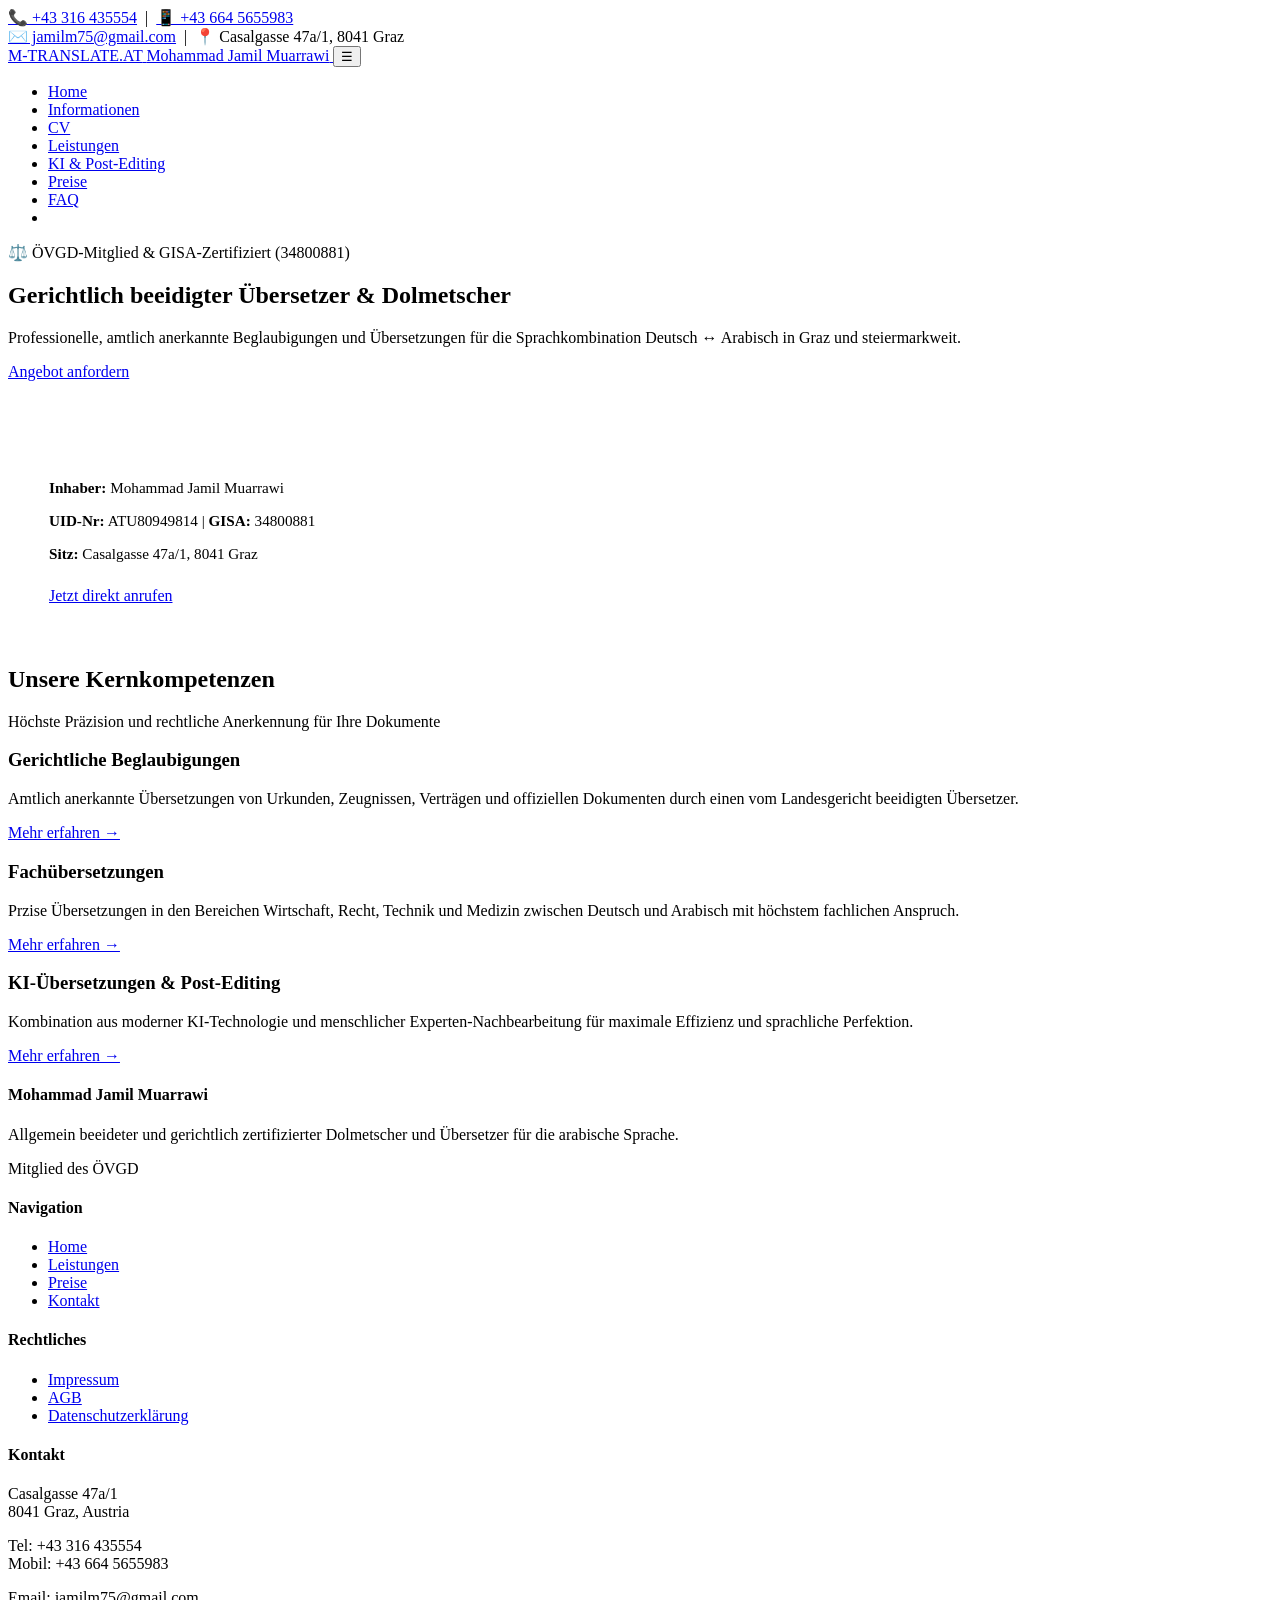
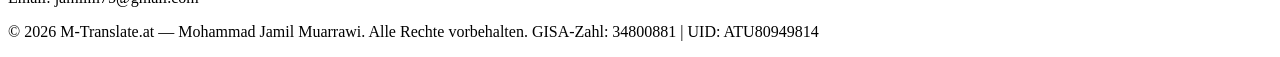
==== index.html @ a977e9b7 "first commit" ====
<!DOCTYPE html>
<html lang="de">
<head>
  <link rel="icon" type="image/png" href="/C:\Users\muarr\Dokumente\m-translate\assets\icons/favicon-96x96.png" sizes="96x96" />
  <link rel="icon" type="image/svg+xml" href="/C:\Users\muarr\Dokumente\m-translate\assets\icons/favicon.svg" />
  <link rel="shortcut icon" href="/C:\Users\muarr\Dokumente\m-translate\assets\icons/favicon.ico" />
  <link rel="apple-touch-icon" sizes="180x180" href="/C:\Users\muarr\Dokumente\m-translate\assets\icons/apple-touch-icon.png" />
  <meta name="apple-mobile-web-app-title" content="Jamil Muarrawi Translate" />
  <link rel="stylesheet" href="https://cdnjs.cloudflare.com/ajax/libs/font-awesome/6.5.1/css/all.min.css">
  <link rel="manifest" href="/C:\Users\muarr\Dokumente\m-translate\assets\icons/site.webmanifest" />  
  <!-- Open Graph für Social Media & Messenger -->
<meta property="og:title" content="Mohammad Jamil Muarrawi | Gerichtsdolmetscher & Übersetzer Graz">
<meta property="og:description" content="Allgemein beeideter und gerichtlich zertifizierter Übersetzer und Dolmetscher für Deutsch & Arabisch in Graz. Beglaubigte Übersetzungen für Behörden & Gerichte.">
<meta property="og:image" content="https://www.m-translate.at/assets/images/jamil-muarrawi-portrait.webp">
<meta property="og:url" content="https://www.m-translate.at/">
<meta property="og:type" content="website">

<script type="application/ld+json">
{
  "@context": "https://schema.org",
  "@type": "ProfessionalService",
  "name": "Übersetzungsbüro Mohammad Jamil Muarrawi",
  "image": "https://www.m-translate.at/assets/images/jamil-muarrawi-portrait.webp",
  "@id": "https://www.m-translate.at/#business",
  "url": "https://www.m-translate.at",
  "telephone": "+43316435554",
  "faxNumber": "+43316435554",
  "email": "jamilm75@gmail.com",
  "priceRange": "$$",
  "address": {
    "@type": "PostalAddress",
    "streetAddress": "Casalgasse 47a/1",
    "addressLocality": "Graz",
    "postalCode": "8041",
    "addressCountry": "AT"
  },
  "geo": {
    "@type": "GeoCoordinates",
    "latitude": 47.0425,
    "longitude": 15.4667
  },
  "openingHoursSpecification": {
    "@type": "OpeningHoursSpecification",
    "dayOfWeek": [
      "Monday",
      "Tuesday",
      "Wednesday",
      "Thursday",
      "Friday"
    ],
    "opens": "08:00",
    "closes": "18:00"
  },
  "knowsLanguage": ["de", "ar"],
  "vatID": "ATU80949814"
}
</script>

<!-- Schema.org JSON-LD für lokales Ranking bei Google -->
<script type="application/ld+json">
{
  "@context": "https://schema.org",
  "@type": "ProfessionalService",
  "name": "Übersetzungsbüro Mohammad Jamil Muarrawi",
  "image": "https://www.m-translate.at/assets/images/jamil-muarrawi-portrait.webp",
  "@id": "https://www.m-translate.at/#business",
  "url": "https://www.m-translate.at",
  "telephone": "+43316435554",
  "priceRange": "$$",
  "address": {
    "@type": "PostalAddress",
    "streetAddress": "Casalgasse 47a/1",
    "addressLocality": "Graz",
    "postalCode": "8041",
    "addressCountry": "AT"
  },
  "geo": {
    "@type": "GeoCoordinates",
    "latitude": 47.0425,
    "longitude": 15.4667
  },
  "openingHoursSpecification": {
    "@type": "OpeningHoursSpecification",
    "dayOfWeek": [
      "Monday",
      "Tuesday",
      "Wednesday",
      "Thursday",
      "Friday"
    ],
    "opens": "08:00",
    "closes": "18:00"
  },
  "knowsLanguage": ["de", "ar"],
  "vatID": "ATU80949814"
}
</script>
  <meta charset="UTF-8">
  <meta name="viewport" content="width=device-width, initial-scale=1.0">
  <title>Mohammad Jamil Muarrawi | Beeidigter Übersetzer & Dolmetscher Graz</title>
  <meta name="description" content="Gerichtlich beeidigter und zertifizierter Dolmetscher und Übersetzer für die arabische und deutsche Sprache in Graz. Professionelle Übersetzungen, beglaubigte Urkunden und Dolmetschdienste.">
  <link rel="stylesheet" href="style.css">
</head>
<body>

  <!-- Top Contact Bar -->
  <div class="top-bar">
    <div class="container top-bar-content">
      <div>
        <a href="tel:+43316435554">📞 +43 316 435554</a> &nbsp;|&nbsp; 
        <a href="tel:+436645655983">📱 +43 664 5655983</a>
      </div>
      <div>
        <a href="mailto:jamilm75@gmail.com">✉️ jamilm75@gmail.com</a> &nbsp;|&nbsp; 
        <span>📍 Casalgasse 47a/1, 8041 Graz</span>
      </div>
    </div>
  </div>

  <!-- Main Header & Navigation -->
  <header>
    <div class="navbar container">
      <a href="index.html" class="logo">
        <span class="logo-title">M-TRANSLATE.AT</span>
        <span class="logo-subtitle">Mohammad Jamil Muarrawi</span>
      </a>
      <button class="hamburger" aria-label="Menü öffnen" aria-expanded="false">☰</button>
      <nav>
        <ul class="nav-menu">
          <li><a href="index.html" class="nav-link active">Home</a></li>
          <li><a href="informationen.html" class="nav-link">Informationen</a></li>
          <li><a href="lebenslauf.html" class="nav-link">CV</a></li>
          <li><a href="leistungen.html" class="nav-link">Leistungen</a></li>
          <li><a href="ki-uebersetzungen.html" class="nav-link">KI & Post-Editing</a></li>
          <li><a href="preise.html" class="nav-link">Preise</a></li>
          <li><a href="faq.html" class="nav-link">FAQ</a></li>
          <li><a href="kontakt.html" class="nav-link btn" style="color:white; padding: 0.5rem 1rem;">Kontakt</a></li>
        </ul>
      </nav>
    </div>
  </header>

  <main>
    <!-- Hero Section -->
    <section class="hero">
      <div class="container hero-grid">
        <div>
          <div class="badge-seal">⚖️ ÖVGD-Mitglied & GISA-Zertifiziert (34800881)</div>
          <h1>Gerichtlich beeidigter Übersetzer & Dolmetscher</h1>
          <p>Professionelle, amtlich anerkannte Beglaubigungen und Übersetzungen für die Sprachkombination Deutsch ↔ Arabisch in Graz und steiermarkweit.</p>
          <div class="btn-group" style="display: flex; gap: 1rem; align-items: center;">
            <a href="kontakt.html" class="btn">Angebot anfordern</a>
            <a href="leistungen.html" class="btn btn-outline" style="border-color: white; color: white;">Leistungen ansehen</a>
          </div>
        </div>
        <div style="background: rgba(255,255,255,0.05); padding: 2.5rem; border-radius: var(--radius); border: 1px solid rgba(255,255,255,0.1);">
          <h3 style="color: white; margin-bottom: 1rem;">Schnellkontakt & Daten</h3>
          <p style="margin-bottom: 0.5rem; font-size: 0.95rem;"><strong>Inhaber:</strong> Mohammad Jamil Muarrawi</p>
          <p style="margin-bottom: 0.5rem; font-size: 0.95rem;"><strong>UID-Nr:</strong> ATU80949814 | <strong>GISA:</strong> 34800881</p>
          <p style="margin-bottom: 1.5rem; font-size: 0.95rem;"><strong>Sitz:</strong> Casalgasse 47a/1, 8041 Graz</p>
          <a href="tel:+436645655983" class="btn" style="width: 100%; text-align: center; background-color: var(--gold);">Jetzt direkt anrufen</a>
        </div>
      </div>
    </section>

    <!-- Services Quick Overview -->
    <section class="container">
      <div class="section-title">
        <h2>Unsere Kernkompetenzen</h2>
        <p>Höchste Präzision und rechtliche Anerkennung für Ihre Dokumente</p>
      </div>
      <div class="grid-3">
        <div class="card">
          <h3>Gerichtliche Beglaubigungen</h3>
          <p>Amtlich anerkannte Übersetzungen von Urkunden, Zeugnissen, Verträgen und offiziellen Dokumenten durch einen vom Landesgericht beeidigten Übersetzer.</p>
          <a href="leistungen.html">Mehr erfahren →</a>
        </div>
        <div class="card">
          <h3>Fachübersetzungen</h3>
          <p>Przise Übersetzungen in den Bereichen Wirtschaft, Recht, Technik und Medizin zwischen Deutsch und Arabisch mit höchstem fachlichen Anspruch.</p>
          <a href="leistungen.html">Mehr erfahren →</a>
        </div>
        <div class="card">
          <h3>KI-Übersetzungen & Post-Editing</h3>
          <p>Kombination aus moderner KI-Technologie und menschlicher Experten-Nachbearbeitung für maximale Effizienz und sprachliche Perfektion.</p>
          <a href="ki-uebersetzungen.html">Mehr erfahren →</a>
        </div>
      </div>
    </section>
  </main>

  <!-- Footer -->
  <footer>
    <div class="container">
      <div class="footer-grid">
        <div class="footer-col">
          <h4>Mohammad Jamil Muarrawi</h4>
          <p>Allgemein beeideter und gerichtlich zertifizierter Dolmetscher und Übersetzer für die arabische Sprache.</p>
          <p>Mitglied des ÖVGD</p>
        </div>
        <div class="footer-col">
          <h4>Navigation</h4>
          <ul>
            <li><a href="index.html">Home</a></li>
            <li><a href="leistungen.html">Leistungen</a></li>
            <li><a href="preise.html">Preise</a></li>
            <li><a href="kontakt.html">Kontakt</a></li>
          </ul>
        </div>
        <div class="footer-col">
          <h4>Rechtliches</h4>
          <ul>
            <li><a href="impressum.html">Impressum</a></li>
            <li><a href="agb.html">AGB</a></li>
            <li><a href="datenschutz.html">Datenschutzerklärung</a></li>
          </ul>
        </div>
        <div class="footer-col">
          <h4>Kontakt</h4>
          <p>Casalgasse 47a/1<br>8041 Graz, Austria</p>
          <p>Tel: +43 316 435554<br>Mobil: +43 664 5655983</p>
          <p>Email: jamilm75@gmail.com</p>
        </div>
      </div>
      <div class="footer-bottom">
        <p>&copy; 2026 M-Translate.at — Mohammad Jamil Muarrawi. Alle Rechte vorbehalten. GISA-Zahl: 34800881 | UID: ATU80949814</p>
      </div>
    </div>
  </footer>

  <script src="main.js"></script>
</body>
</html>
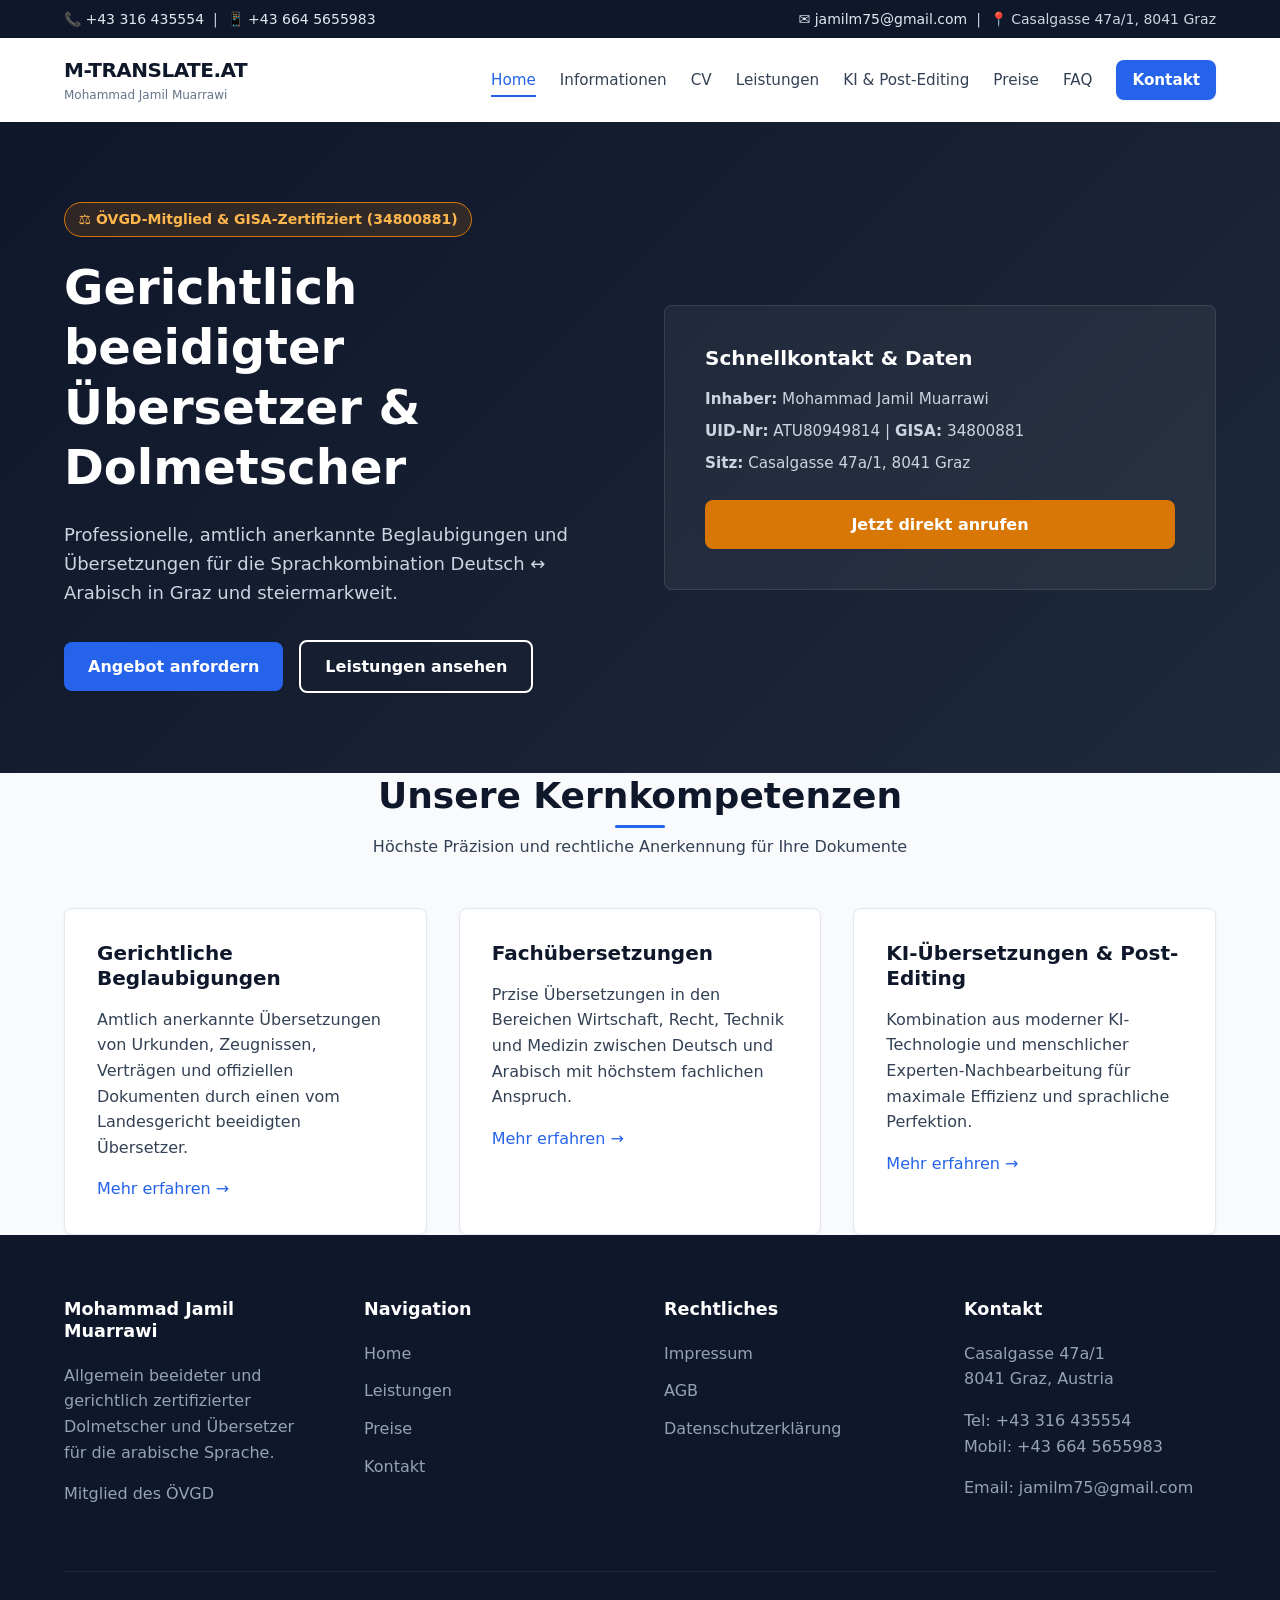
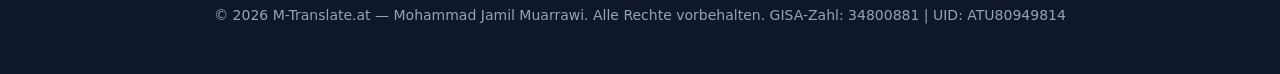
==== commit e92f1b52: "fixed js css and added Web3Forms Access Key" ====
--- a/index.html
+++ b/index.html
@@ -99,7 +99,7 @@
   <meta name="viewport" content="width=device-width, initial-scale=1.0">
   <title>Mohammad Jamil Muarrawi | Beeidigter Übersetzer & Dolmetscher Graz</title>
   <meta name="description" content="Gerichtlich beeidigter und zertifizierter Dolmetscher und Übersetzer für die arabische und deutsche Sprache in Graz. Professionelle Übersetzungen, beglaubigte Urkunden und Dolmetschdienste.">
-  <link rel="stylesheet" href="style.css">
+  <link rel="stylesheet" href="assets/css/style.css">
 </head>
 <body>
 
@@ -228,6 +228,6 @@
     </div>
   </footer>
 
-  <script src="main.js"></script>
+  <script src="assets/js/main.js"></script>
 </body>
 </html>
--- a/assets/css/style.css
+++ b/assets/css/style.css
@@ -0,0 +1,408 @@
+/* =================================================================atoz-designsystem.css */
+:root {
+  --primary: #0f172a;      /* Tiefes Marineblau / Slate 900 */
+  --primary-light: #1e293b; /* Slate 800 */
+  --accent: #2563eb;       /* Edles Königsblau */
+  --accent-hover: #1d4ed8;
+  --gold: #d97706;         /* Dezenter Gold/Bronze-Akzent für Beeidigung */
+  --bg-main: #f8fafc;      /* Sehr helles Grau-Blau */
+  --bg-card: #ffffff;
+  --text-main: #334155;    /* Slate 700 */
+  --text-heading: #0f172a;
+  --text-muted: #64748b;
+  --border-color: #e2e8f0;
+  --radius: 8px;
+  --shadow-sm: 0 1px 3px rgba(0,0,0,0.05);
+  --shadow-md: 0 4px 6px -1px rgba(0, 0, 0, 0.1), 0 2px 4px -1px rgba(0, 0, 0, 0.06);
+  --shadow-lg: 0 10px 15px -3px rgba(0, 0, 0, 0.1);
+  --transition: all 0.3s ease;
+}
+
+/* Reset & Box-Sizing */
+*, *::before, *::after {
+  box-sizing: border-box;
+  margin: 0;
+  padding: 0;
+}
+
+@import url('https://fonts.googleapis.com/css2?family=Amiri:ital,wght@0,400;0,700;1,400&display=swap');
+
+.arabic-text {
+  font-family: 'Amiri', 'Traditional Arabic', 'Segoe UI', serif;
+  font-size: 1.05em;
+  direction: rtl;
+  unicode-bidi: isolate;
+  color: var(--primary);
+  font-weight: 700;
+}
+
+html {
+  scroll-behavior: smooth;
+  font-size: 16px;
+}
+
+body {
+  font-family: system-ui, -apple-system, "Segoe UI", Roboto, Helvetica, Arial, sans-serif;
+  background-color: var(--bg-main);
+  color: var(--text-main);
+  line-height: 1.6;
+  display: flex;
+  flex-direction: column;
+  min-height: 100vh;
+}
+
+/* Typografie */
+h1, h2, h3, h4, h5, h6 {
+  color: var(--text-heading);
+  font-weight: 700;
+  line-height: 1.25;
+  margin-bottom: 1rem;
+}
+
+h1 { font-size: clamp(2rem, 4vw, 3rem); }
+h2 { font-size: clamp(1.5rem, 3vw, 2.25rem); }
+h3 { font-size: 1.25rem; }
+
+p {
+  margin-bottom: 1rem;
+}
+
+a {
+  color: var(--accent);
+  text-decoration: none;
+  transition: var(--transition);
+}
+
+a:hover {
+  color: var(--accent-hover);
+}
+
+ul {
+  list-style: none;
+}
+
+/* Container */
+.container {
+  width: 100%;
+  max-width: 1200px;
+  margin: 0 auto;
+  padding: 0 1.5rem;
+}
+
+/* Top-Bar (Kontaktleiste oben) */
+.top-bar {
+  background-color: var(--primary);
+  color: #cbd5e1;
+  font-size: 0.875rem;
+  padding: 0.5rem 0;
+}
+
+.top-bar-content {
+  display: flex;
+  justify-content: space-between;
+  align-items: center;
+  flex-wrap: wrap;
+  gap: 0.5rem;
+}
+
+.top-bar a {
+  color: #e2e8f0;
+  display: inline-flex;
+  align-items: center;
+  gap: 0.35rem;
+}
+
+.top-bar a:hover {
+  color: #ffffff;
+}
+
+/* Header & Navigation */
+header {
+  background-color: var(--bg-card);
+  box-shadow: var(--shadow-sm);
+  position: sticky;
+  top: 0;
+  z-index: 1000;
+}
+
+.navbar {
+  display: flex;
+  justify-content: space-between;
+  align-items: center;
+  padding: 1rem 1.5rem;
+  max-width: 1200px;
+  margin: 0 auto;
+}
+
+.logo {
+  display: flex;
+  flex-direction: column;
+}
+
+.logo-title {
+  font-size: 1.25rem;
+  font-weight: 800;
+  color: var(--primary);
+  letter-spacing: -0.5px;
+}
+
+.logo-subtitle {
+  font-size: 0.75rem;
+  color: var(--text-muted);
+  font-weight: 500;
+}
+
+.nav-menu {
+  display: flex;
+  gap: 1.5rem;
+  align-items: center;
+}
+
+.nav-link {
+  color: var(--text-main);
+  font-weight: 500;
+  font-size: 0.95rem;
+  padding: 0.5rem 0;
+  position: relative;
+}
+
+.nav-link:hover, .nav-link.active {
+  color: var(--accent);
+}
+
+.nav-link::after {
+  content: '';
+  position: absolute;
+  bottom: 0;
+  left: 0;
+  width: 0;
+  height: 2px;
+  background-color: var(--accent);
+  transition: width 0.3s ease;
+}
+
+.nav-link:hover::after, .nav-link.active::after {
+  width: 100%;
+}
+
+/* Hamburger Menu Toggle */
+.hamburger {
+  display: none;
+  cursor: pointer;
+  background: none;
+  border: none;
+  font-size: 1.5rem;
+  color: var(--primary);
+}
+
+/* Buttons */
+.btn {
+  display: inline-block;
+  background-color: var(--accent);
+  color: white;
+  padding: 0.75rem 1.5rem;
+  border-radius: var(--radius);
+  font-weight: 600;
+  text-align: center;
+  box-shadow: var(--shadow-sm);
+  transition: var(--transition);
+  border: none;
+  cursor: pointer;
+}
+
+.btn:hover {
+  background-color: var(--accent-hover);
+  color: white;
+  transform: translateY(-1px);
+  box-shadow: var(--shadow-md);
+}
+
+.btn-outline {
+  background-color: transparent;
+  border: 2px solid var(--accent);
+  color: var(--accent);
+}
+
+.btn-outline:hover {
+  background-color: var(--accent);
+  color: white;
+}
+
+/* Hero Section */
+.hero {
+  background: linear-gradient(135deg, var(--primary) 0%, var(--primary-light) 100%);
+  color: white;
+  padding: 5rem 0;
+  text-align: left;
+}
+
+.hero-grid {
+  display: grid;
+  grid-template-columns: 1fr 1fr;
+  gap: 3rem;
+  align-items: center;
+}
+
+.hero h1 {
+  color: white;
+  margin-bottom: 1.5rem;
+}
+
+.hero p {
+  color: #cbd5e1;
+  font-size: 1.125rem;
+  margin-bottom: 2rem;
+}
+
+.badge-seal {
+  display: inline-flex;
+  align-items: center;
+  gap: 0.5rem;
+  background-color: rgba(217, 119, 6, 0.15);
+  border: 1px solid var(--gold);
+  color: #ffb74d;
+  padding: 0.35rem 0.85rem;
+  border-radius: 50px;
+  font-size: 0.875rem;
+  font-weight: 600;
+  margin-bottom: 1.25rem;
+}
+
+/* Sections */
+section {
+  padding: 5rem 0;
+}
+
+.section-title {
+  text-align: center;
+  margin-bottom: 3rem;
+}
+
+.section-title h2 {
+  position: relative;
+  display: inline-block;
+}
+
+.section-title h2::after {
+  content: '';
+  position: absolute;
+  bottom: -10px;
+  left: 50%;
+  transform: translateX(-50%);
+  width: 50px;
+  height: 3px;
+  background-color: var(--accent);
+  border-radius: 2px;
+}
+
+/* Grid Layouts */
+.grid-3 {
+  display: grid;
+  grid-template-columns: repeat(auto-fit, minmax(300px, 1fr));
+  gap: 2rem;
+}
+
+.card {
+  background-color: var(--bg-card);
+  border-radius: var(--radius);
+  padding: 2rem;
+  box-shadow: var(--shadow-sm);
+  border: 1px solid var(--border-color);
+  transition: var(--transition);
+}
+
+.card:hover {
+  transform: translateY(-4px);
+  box-shadow: var(--shadow-md);
+}
+
+.card h3 {
+  margin-bottom: 1rem;
+  color: var(--primary);
+}
+
+/* Footer */
+footer {
+  background-color: var(--primary);
+  color: #94a3b8;
+  padding: 4rem 0 2rem;
+  margin-top: auto;
+}
+
+.footer-grid {
+  display: grid;
+  grid-template-columns: repeat(auto-fit, minmax(250px, 1fr));
+  gap: 3rem;
+  margin-bottom: 3rem;
+}
+
+.arabic-text {
+  font-family: "Amiri", "Traditional Arabic", "Segoe UI", sans-serif;
+  font-weight: normal;
+  display: inline-block;
+  margin-left: 0.3rem;
+}
+
+.footer-col h4 {
+  color: white;
+  margin-bottom: 1.25rem;
+  font-size: 1.1rem;
+}
+
+.footer-col ul li {
+  margin-bottom: 0.75rem;
+}
+
+.footer-col a {
+  color: #94a3b8;
+}
+
+.footer-col a:hover {
+  color: white;
+}
+
+.footer-bottom {
+  border-top: 1px solid #1e293b;
+  padding-top: 2rem;
+  text-align: center;
+  font-size: 0.875rem;
+}
+
+/* Responsive Styles */
+@media (max-width: 992px) {
+  .hero-grid {
+    grid-template-columns: 1fr;
+    text-align: center;
+  }
+  .hero-grid .btn-group {
+    justify-content: center;
+    display: flex;
+    gap: 1rem;
+  }
+}
+
+@media (max-width: 768px) {
+  .hamburger {
+    display: block;
+  }
+  .nav-menu {
+    position: absolute;
+    top: 100%;
+    left: 0;
+    width: 100%;
+    background-color: var(--bg-card);
+    flex-direction: column;
+    align-items: flex-start;
+    padding: 1.5rem;
+    box-shadow: var(--shadow-lg);
+    clip-path: polygon(0 0, 100% 0, 100% 0, 0 0);
+    transition: clip-path 0.4s ease-in-out;
+  }
+  .nav-menu.active {
+    clip-path: polygon(0 0, 100% 0, 100% 100%, 0 100%);
+  }
+  .top-bar-content {
+    justify-content: center;
+    text-align: center;
+  }
+}
